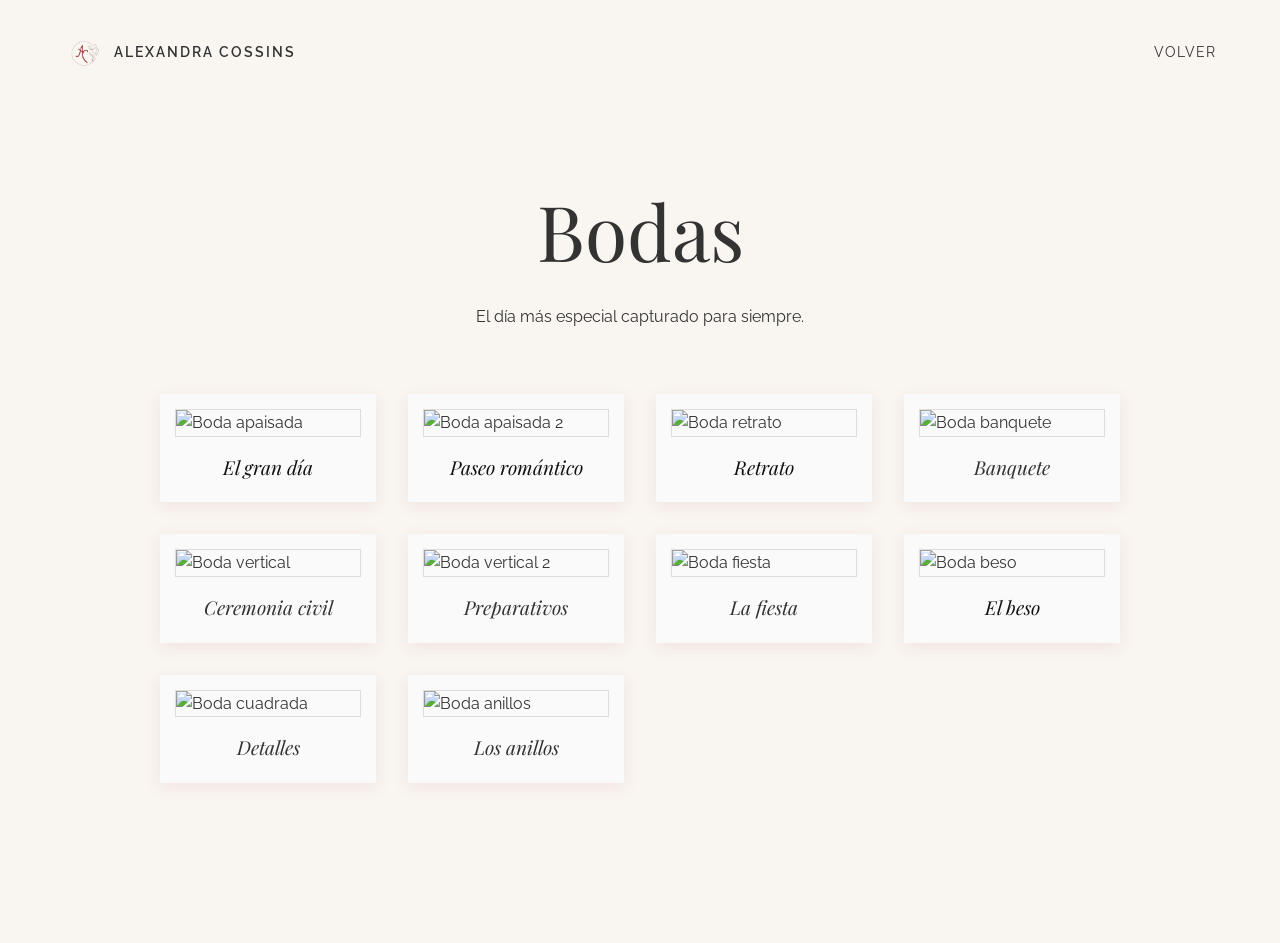
==== bodas.html @ 73d34edc "First commit via Git" ====
<!DOCTYPE html>
<html lang="es">
<head>
    <meta charset="UTF-8">
    <meta name="viewport" content="width=device-width, initial-scale=1.0">
    <title>Galería de Bodas | Alexandra Cossins</title>
    <link rel="icon" type="image/png" href="assets/logoNobackground.png">
    <link rel="stylesheet" href="styles/main.css">
    <link href="https://fonts.googleapis.com/css2?family=Raleway:wght@300;400;600&family=Playfair+Display:ital,wght@0,400;0,700;1,400&display=swap" rel="stylesheet">
    <!-- FontAwesome -->
    <link rel="stylesheet" href="https://cdnjs.cloudflare.com/ajax/libs/font-awesome/6.4.0/css/all.min.css">
    <style>
        .gallery-header {
            padding: calc(var(--spacing-xl) + 60px) 5% var(--spacing-lg);
            text-align: center;
        }
        .gallery-grid {
            column-count: 4;
            column-gap: 2rem;
            padding: 0 0 var(--spacing-xl);
            width: 75%;
            max-width: 1800px;
            margin: 0 auto;
        }
        @media (max-width: 1024px) {
            .gallery-grid {
                column-count: 2;
            }
        }
        @media (max-width: 768px) {
            .gallery-grid {
                column-count: 1;
            }
        }
        
        .gallery-item {
            display: inline-block;
            width: 100%;
            margin-bottom: 2rem;
            position: relative;
            background-color: #fafafa;
            padding: 15px;
            padding-bottom: 20px;
            box-shadow: 0 4px 15px rgba(181, 90, 97, 0.1); /* Sombra muy suave tintada de rosa */
            transition: transform var(--transition-slow), box-shadow var(--transition-slow), filter var(--transition-slow);
            break-inside: avoid; /* Previene que se corte la tarjeta entre columnas */
        }
        .gallery-item img {
            width: 100%;
            height: auto;
            display: block;
            border: 1px solid #ddd;
        }
        /* Entrada en cascada independiente del hover */
        .gallery-item.reveal-up {
            opacity: 0;
            translate: 0 50px;
            animation: revealUpAnim 1s cubic-bezier(0.16, 1, 0.3, 1) forwards;
            animation-delay: var(--delay, 0s);
        }
        @keyframes revealUpAnim {
            to {
                opacity: 1;
                translate: 0 0;
            }
        }

        /* Efecto de Foco y Desenfoque */
        .gallery-grid:has(.gallery-item:hover) .gallery-item:not(:hover) {
            filter: blur(6px) brightness(0.5);
            transform: scale(0.95);
        }

        .gallery-item:hover {
            transform: scale(1.4) translateY(-10px);
            z-index: 100;
            box-shadow: 0 15px 40px rgba(181, 90, 97, 0.25);
        }
        .polaroid-caption {
            text-align: center;
            font-family: 'Playfair Display', serif;
            font-size: 1.2rem;
            color: #333;
            margin-top: 15px;
            font-style: italic;
        }
        .polaroid-caption a {
            color: #111;
            text-decoration: none;
            transition: color 0.3s;
        }
        .polaroid-caption a:hover {
            color: #666;
            text-decoration: underline;
        }
    </style>
</head>
<body>
    <header class="navbar scrolled">
        <div class="logo">
            <a href="index.html" style="display:flex; align-items:center; gap:10px;">
                <img src="assets/logoNobackground.png" alt="Alexandra Cossins Logo">
                <span>Alexandra Cossins</span>
            </a>
        </div>
        <nav>
            <ul>
                <li><a href="index.html#portfolio" class="nav-link">Volver</a></li>
            </ul>
        </nav>
    </header>

    <main>
        <section class="gallery-header reveal-up active">
            <h1 class="title-serif">Bodas</h1>
            <p>El día más especial capturado para siempre.</p>
        </section>

        <section class="gallery-grid">
            <div class="gallery-item reveal-up active" style="--delay: 0.0s;">
                <img src="https://images.unsplash.com/photo-1519741497674-611481863552?auto=format&fit=crop&w=800&q=80" alt="Boda apaisada">
                <div class="polaroid-caption"><a href="#">El gran día</a></div>
            </div>
            <div class="gallery-item reveal-up active" style="--delay: 0.1s;">
                <img src="https://images.unsplash.com/photo-1511285560929-80b456fea0bc?auto=format&fit=crop&w=600&h=800&q=80" alt="Boda vertical">
                <div class="polaroid-caption">Ceremonia civil</div>
            </div>
            <div class="gallery-item reveal-up active" style="--delay: 0.2s;">
                <img src="https://images.unsplash.com/photo-1532712938310-34cb3982ef74?auto=format&fit=crop&w=600&h=600&q=80" alt="Boda cuadrada">
                <div class="polaroid-caption">Detalles</div>
            </div>
            <div class="gallery-item reveal-up active" style="--delay: 0.3s;">
                <img src="https://images.unsplash.com/photo-1520854221256-17451cc331bf?auto=format&fit=crop&w=900&h=600&q=80" alt="Boda apaisada 2">
                <div class="polaroid-caption"><a href="#">Paseo romántico</a></div>
            </div>
            <div class="gallery-item reveal-up active" style="--delay: 0.4s;">
                <img src="https://images.unsplash.com/photo-1543165365-07232ed12fad?auto=format&fit=crop&w=600&h=800&q=80" alt="Boda vertical 2">
                <div class="polaroid-caption">Preparativos</div>
            </div>
            <div class="gallery-item reveal-up active" style="--delay: 0.5s;">
                <img src="https://images.unsplash.com/photo-1606800052052-a08af7148866?auto=format&fit=crop&w=800&q=80" alt="Boda anillos">
                <div class="polaroid-caption">Los anillos</div>
            </div>
            <div class="gallery-item reveal-up active" style="--delay: 0.6s;">
                <img src="https://images.unsplash.com/photo-1537368910025-700350fe46c7?auto=format&fit=crop&w=600&h=900&q=80" alt="Boda retrato">
                <div class="polaroid-caption"><a href="#">Retrato</a></div>
            </div>
            <div class="gallery-item reveal-up active" style="--delay: 0.7s;">
                <img src="https://images.unsplash.com/photo-1469334031218-e382a71b716b?auto=format&fit=crop&w=800&q=80" alt="Boda fiesta">
                <div class="polaroid-caption">La fiesta</div>
            </div>
            <div class="gallery-item reveal-up active" style="--delay: 0.8s;">
                <img src="https://images.unsplash.com/photo-1515934751635-c81c6bc9a2d8?auto=format&fit=crop&w=600&h=600&q=80" alt="Boda banquete">
                <div class="polaroid-caption">Banquete</div>
            </div>
            <div class="gallery-item reveal-up active" style="--delay: 0.9s;">
                <img src="https://images.unsplash.com/photo-1523438885200-e635ba2c371e?auto=format&fit=crop&w=600&h=800&q=80" alt="Boda beso">
                <div class="polaroid-caption"><a href="#">El beso</a></div>
            </div>
        </section>
    </main>
    <script src="js/app.js"></script>
</body>
</html>
---- styles/main.css ----
:root {
    --bg-color: #F9F5F0; /* Crema suave */
    --surface-color: #FFFFFF;
    --text-primary: #333333; /* Gris muy oscuro para legibilidad */
    --text-secondary: #B55A61; /* Rosa terracota de la marca */
    --accent-color: #B55A61;
    --accent-hover: #D98A8E; /* Rosa empolvado */
    
    --font-sans: 'Raleway', sans-serif;
    --font-serif: 'Playfair Display', serif; /* Alternativa a Salted Monthoers */
    
    --spacing-sm: 1rem;
    --spacing-md: 2rem;
    --spacing-lg: 4rem;
    --spacing-xl: 8rem;

    --transition-slow: 0.8s cubic-bezier(0.16, 1, 0.3, 1);
    --transition-fast: 0.3s ease;
}

* {
    margin: 0;
    padding: 0;
    box-sizing: border-box;
}

html {
    scroll-behavior: smooth;
}

body {
    background-color: var(--bg-color);
    color: var(--text-primary);
    font-family: var(--font-sans);
    line-height: 1.6;
    overflow-x: hidden;
}

/* Loader */
.loader {
    position: fixed;
    top: 0; left: 0; width: 100%; height: 100vh;
    background-color: var(--bg-color);
    display: flex;
    justify-content: center;
    align-items: center;
    z-index: 9999;
    transition: opacity var(--transition-slow);
}
.loader.hide {
    opacity: 0;
    pointer-events: none;
}
.loader-logo {
    max-width: 500px;
    width: 90%;
    height: auto;
    animation: pulse 2s infinite ease-in-out;
}
@keyframes pulse {
    0% { transform: scale(0.9); opacity: 0.7; }
    50% { transform: scale(1.1); opacity: 1; }
    100% { transform: scale(0.9); opacity: 0.7; }
}

/* Typography */
h1, h2, h3, .title-serif {
    font-family: var(--font-serif);
    font-weight: 400;
}
h1 {
    font-size: clamp(3rem, 6vw, 5rem);
    line-height: 1.1;
    margin-bottom: var(--spacing-md);
}
h2 {
    font-size: clamp(2rem, 4vw, 3rem);
    margin-bottom: var(--spacing-sm);
}
em {
    font-style: italic;
    color: var(--accent-color);
}
a {
    color: inherit;
    text-decoration: none;
}

/* Navbar */
.navbar {
    position: fixed;
    top: 0; width: 100%;
    padding: var(--spacing-md) 5%;
    display: flex;
    justify-content: space-between;
    align-items: center;
    z-index: 1000;
    transition: background-color var(--transition-fast), padding var(--transition-fast);
}
.navbar.scrolled {
    background-color: rgba(249, 245, 240, 0.95);
    backdrop-filter: blur(10px);
    padding: var(--spacing-sm) 5%;
    border-bottom: 1px solid rgba(181, 90, 97, 0.15);
}
.logo {
    display: flex;
    align-items: center;
    gap: 10px;
    font-weight: 600;
    letter-spacing: 2px;
    text-transform: uppercase;
    font-size: 0.9rem;
}
.logo img {
    width: 40px;
    height: 40px;
    border-radius: 50%;
    object-fit: cover;
}
nav ul {
    list-style: none;
    display: flex;
    gap: var(--spacing-md);
}
.nav-link {
    font-size: 0.9rem;
    text-transform: uppercase;
    letter-spacing: 1px;
    position: relative;
    transition: color var(--transition-fast);
}
.nav-link::after {
    content: '';
    position: absolute;
    bottom: -5px; left: 0; width: 0%; height: 1px;
    background-color: var(--accent-color);
    transition: width var(--transition-fast);
}
.nav-link:hover {
    color: var(--accent-color);
}
.nav-link:hover::after {
    width: 100%;
}

/* Buttons */
.btn-primary {
    display: inline-block;
    padding: 1rem 2.5rem;
    background-color: transparent;
    color: var(--text-primary);
    border: 1px solid var(--accent-color);
    text-transform: uppercase;
    letter-spacing: 2px;
    font-size: 0.8rem;
    position: relative;
    overflow: hidden;
    transition: color var(--transition-fast);
    cursor: pointer;
}
.btn-primary::before {
    content: '';
    position: absolute;
    top: 0; left: -100%; width: 100%; height: 100%;
    background-color: var(--accent-color);
    transition: left var(--transition-slow);
    z-index: -1;
}
.btn-primary:hover {
    color: var(--bg-color);
}
.btn-primary:hover::before {
    left: 0;
}

/* Hero Section */
.hero {
    height: 100vh;
    display: flex;
    align-items: center;
    padding: 0 5%;
    position: relative;
    overflow: hidden;
}
.hero-bg {
    position: absolute;
    top: 0; left: 0; width: 100%; height: 100%;
    background-image: url('../assets/IMG_54391.png');
    background-size: cover;
    background-position: center;
    opacity: 0.4;
    z-index: -1;
    transform: scale(1.1);
    animation: zoomOut 20s infinite alternate linear;
}
@keyframes zoomOut {
    0% { transform: scale(1.1); }
    100% { transform: scale(1.2); }
}
.hero-content {
    max-width: 800px;
    z-index: 1;
}
.hero-content p {
    font-size: 1.2rem;
    color: var(--text-secondary);
    margin-bottom: var(--spacing-lg);
    max-width: 500px;
}

/* Carousel Section */
.categories-section {
    padding: var(--spacing-xl) 0;
    overflow: hidden;
}
.section-header {
    text-align: center;
    margin-bottom: var(--spacing-lg);
    padding: 0 5%;
}
.carousel-container {
    width: 100%;
    padding: 0 5%;
    cursor: grab;
}
.carousel-container:active {
    cursor: grabbing;
}
.carousel-track {
    display: flex;
    gap: var(--spacing-md);
    overflow-x: auto;
    scroll-snap-type: x mandatory;
    scrollbar-width: none; /* Firefox */
    padding-bottom: 2rem;
}

@media (min-width: 1025px) {
    .carousel-track {
        justify-content: center;
    }
}

.carousel-track::-webkit-scrollbar {
    display: none; /* Chrome/Safari */
}
.category-card {
    flex: 0 0 80vw;
    max-width: 400px;
    scroll-snap-align: center;
    position: relative;
    cursor: pointer;
}
.card-img-wrapper {
    position: relative;
    width: 100%;
    height: 60vh;
}
.cube-swiper {
    width: 100%;
    height: 100%;
    position: absolute;
    top: 0;
    left: 0;
    border-radius: 8px;
    /* Eliminar overflow:hidden del contenedor padre de Swiper */
}
.cube-swiper .swiper-slide {
    width: 100%;
    height: 100%;
}
.card-bg {
    width: 100%;
    height: 100%;
    background-size: cover;
    background-position: center;
    transition: transform 1.2s cubic-bezier(0.16, 1, 0.3, 1);
}
.card-overlay {
    position: absolute;
    top: 0; left: 0; width: 100%; height: 100%;
    /* Degradado cálido oscuro para que resalte el texto */
    background: linear-gradient(to top, rgba(30,15,15,0.9) 0%, rgba(30,15,15,0.4) 40%, rgba(0,0,0,0) 100%);
    transition: background-color var(--transition-fast);
    pointer-events: none;
    z-index: 5;
}
.category-card:hover .card-bg {
    transform: scale(1.05);
}
.category-card:hover .card-overlay {
    /* En hover, oscurecemos un poco la foto entera para resaltar más el texto que aparece */
    background-color: rgba(0,0,0,0.3);
}
.card-content {
    position: absolute;
    bottom: 2rem;
    left: 2rem;
    right: 2rem;
    z-index: 10;
}
.card-content h3 {
    font-size: 2rem;
    margin-bottom: 0.5rem;
    color: #F9F5F0; /* Fuerza color claro sobre la foto oscura */
}
.card-content p {
    color: #F1C5C5; /* Rosa claro en lugar de texto secundario general */
    margin-bottom: 1rem;
    transform: translateY(10px);
    opacity: 0;
    transition: all var(--transition-fast);
}
.view-btn {
    display: flex;
    align-items: center;
    gap: 10px;
    font-size: 0.85rem;
    text-transform: uppercase;
    letter-spacing: 1px;
    color: var(--accent-color);
}
.view-btn .arrow {
    transition: transform var(--transition-fast);
}
.category-card:hover .card-content p {
    transform: translateY(0);
    opacity: 1;
}
.category-card:hover .view-btn .arrow {
    transform: translateX(10px);
}

/* About Section */
.about-section {
    padding: var(--spacing-xl) 5%;
    background-color: var(--surface-color);
}
.about-container {
    display: grid;
    grid-template-columns: 1fr 1fr;
    gap: var(--spacing-lg);
    align-items: flex-start;
    max-width: 1200px;
    margin: 0 auto;
}
.about-image-wrapper {
    position: relative;
}
.about-img {
    width: 100%;
    height: auto;
    border-radius: 4px;
    filter: grayscale(20%);
    transition: filter var(--transition-fast);
}
.about-img:hover {
    filter: grayscale(0%);
}
.image-accent {
    position: absolute;
    bottom: -20px;
    right: -20px;
    width: 60%;
    height: 60%;
    border: 1px solid var(--accent-color);
    z-index: -1;
}
.about-text p {
    color: var(--text-secondary);
    margin-bottom: 1.5rem;
    font-size: 1.1rem;
}
.about-text h2 {
    margin-top: 0;
}
.signature {
    display: block;
    max-width: 350px;
    width: 100%;
    margin: -1.5rem auto 0 auto;
    opacity: 1;
}

/* Footer */
footer {
    padding: var(--spacing-xl) 5%;
    text-align: center;
    background-color: var(--bg-color);
}
footer h2 {
    margin-bottom: 1rem;
}
footer p {
    color: var(--text-secondary);
    margin-bottom: var(--spacing-md);
}
.social-links {
    margin: var(--spacing-md) 0;
    display: flex;
    justify-content: center;
    gap: 2rem;
}
.social-link {
    font-size: 4rem;
    color: var(--accent-color);
    transition: color var(--transition-fast), transform var(--transition-fast);
}
.social-link:hover {
    color: var(--text-primary);
    transform: scale(1.1);
}
.social-link:hover {
    color: var(--accent-color);
}
.copyright {
    font-size: 0.8rem;
    opacity: 0.5;
}

/* Scroll Animations */
.reveal-up {
    opacity: 0;
    transform: translateY(50px);
    transition: all 1s cubic-bezier(0.16, 1, 0.3, 1);
}
.reveal-up.active {
    opacity: 1;
    transform: translateY(0);
}

.reveal-left {
    opacity: 0;
    transform: translateX(50px);
    transition: all 1s cubic-bezier(0.16, 1, 0.3, 1);
}
.reveal-left.active {
    opacity: 1;
    transform: translateX(0);
}

.reveal-right {
    opacity: 0;
    transform: translateX(-50px);
    transition: all 1s cubic-bezier(0.16, 1, 0.3, 1);
}
.reveal-right.active {
    opacity: 1;
    transform: translateX(0);
}

.reveal-text {
    opacity: 0;
    transform: translateY(20px);
    transition: all 1.5s cubic-bezier(0.16, 1, 0.3, 1);
}
.reveal-text.active {
    opacity: 1;
    transform: translateY(0);
}

/* Responsive */
@media (max-width: 1024px) {
    /* Tablet */
    .about-container {
        gap: var(--spacing-md);
    }
    .hero-content h1 {
        font-size: 4rem;
    }
    .category-card {
        flex: 0 0 60vw;
    }
}

@media (max-width: 768px) {
    /* Mobile Landscape & Small Tablets */
    .about-container {
        grid-template-columns: 1fr;
    }
    .about-image-wrapper {
        order: 2;
    }
    .about-text {
        order: 1;
        text-align: center;
    }
    .about-text .signature {
        margin: var(--spacing-md) auto 0;
    }
    .navbar {
        flex-direction: column;
        gap: 1rem;
        padding: 1rem;
    }
    nav ul {
        flex-wrap: wrap;
        justify-content: center;
        gap: 1rem;
    }
    .category-card {
        flex: 0 0 85vw;
    }
    .card-img-wrapper {
        height: 50vh;
    }
}

@media (max-width: 480px) {
    /* Mobile Portrait */
    .hero-content h1 {
        font-size: 3rem;
    }
    .hero-content p {
        font-size: 1rem;
    }
    .btn-primary {
        padding: 0.8rem 1.5rem;
        font-size: 0.75rem;
    }
    .category-card {
        flex: 0 0 90vw;
    }
    .card-img-wrapper {
        height: 45vh;
    }
    .card-content h3 {
        font-size: 1.5rem;
    }
    .footer-content h2 {
        font-size: 2rem;
    }
    .social-links {
        flex-direction: column;
        gap: 1rem;
    }
}

/* Lightbox */
.lightbox {
    position: fixed;
    top: 0;
    left: 0;
    width: 100vw;
    height: 100vh;
    background-color: rgba(249, 245, 240, 0.95);
    backdrop-filter: blur(5px);
    z-index: 2000;
    display: flex;
    justify-content: center;
    align-items: center;
    opacity: 0;
    pointer-events: none;
    transition: opacity var(--transition-fast);
}
.lightbox.active {
    opacity: 1;
    pointer-events: auto;
    cursor: zoom-out;
}
.lightbox-close {
    position: absolute;
    top: 30px;
    right: 40px;
    font-size: 2.5rem;
    color: var(--text-primary);
    cursor: pointer;
    z-index: 2010;
    transition: color var(--transition-fast), transform var(--transition-fast);
}
.lightbox-close:hover {
    color: var(--accent-color);
    transform: scale(1.1);
}
.lightbox-content {
    background-color: #fafafa;
    padding: 20px;
    padding-bottom: 25px;
    box-shadow: 0 15px 50px rgba(0,0,0,0.15);
    max-width: 90vw;
    max-height: 90vh;
    display: flex;
    flex-direction: column;
    align-items: center;
    transform: scale(0.95);
    transition: transform var(--transition-fast);
    cursor: default;
}
.lightbox.active .lightbox-content {
    transform: scale(1);
}
.lightbox-content img {
    max-width: 100%;
    max-height: calc(90vh - 80px);
    object-fit: contain;
    border: 1px solid #ddd;
}
.lightbox-content .polaroid-caption {
    margin-top: 15px;
    font-family: var(--font-serif);
    font-size: 1.5rem;
    color: #333;
    font-style: italic;
    text-align: center;
}
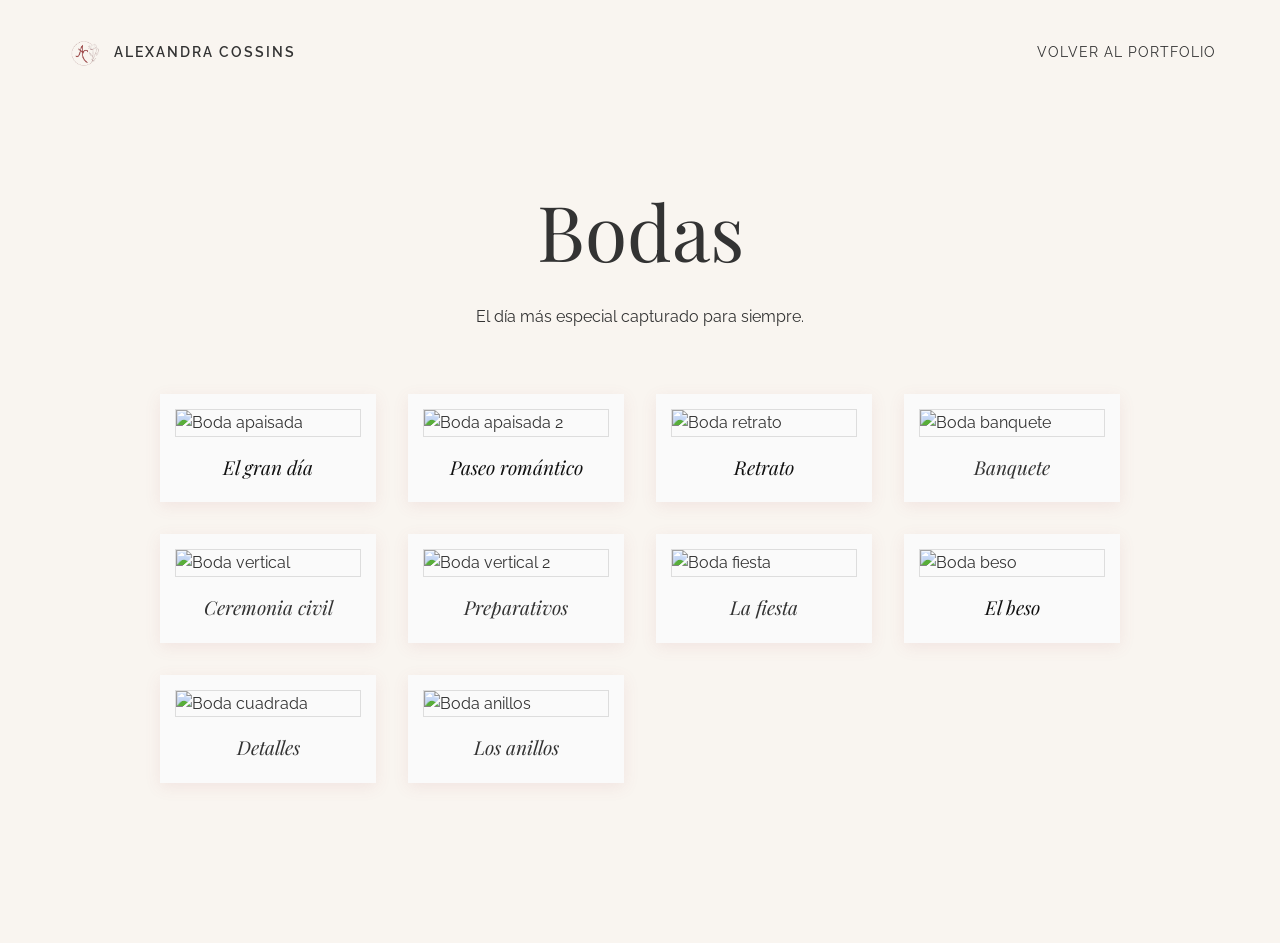
==== commit 37efebe4: "Crear nueva pagina portfolio.html con escena de mesa y polaroids interactivas" ====
--- a/bodas.html
+++ b/bodas.html
@@ -105,7 +105,7 @@
         </div>
         <nav>
             <ul>
-                <li><a href="index.html#portfolio" class="nav-link">Volver</a></li>
+                <li><a href="portfolio.html" class="nav-link">Volver al Portfolio</a></li>
             </ul>
         </nav>
     </header>
--- a/styles/main.css
+++ b/styles/main.css
@@ -26,6 +26,9 @@
 
 html {
     scroll-behavior: smooth;
+    overflow-x: hidden;
+    max-width: 100%;
+    background-color: var(--bg-color);
 }
 
 body {
@@ -34,6 +37,7 @@
     font-family: var(--font-sans);
     line-height: 1.6;
     overflow-x: hidden;
+    max-width: 100%;
 }
 
 /* Loader */
@@ -89,7 +93,10 @@
 /* Navbar */
 .navbar {
     position: fixed;
-    top: 0; width: 100%;
+    top: 0;
+    left: 0;
+    width: 100%;
+    max-width: 100%;
     padding: var(--spacing-md) 5%;
     display: flex;
     justify-content: space-between;
@@ -190,7 +197,7 @@
     background-size: cover;
     background-position: center;
     opacity: 0.4;
-    z-index: -1;
+    z-index: 0;
     transform: scale(1.1);
     animation: zoomOut 20s infinite alternate linear;
 }
@@ -199,8 +206,9 @@
     100% { transform: scale(1.2); }
 }
 .hero-content {
+    position: relative;
     max-width: 800px;
-    z-index: 1;
+    z-index: 2;
 }
 .hero-content p {
     font-size: 1.2rem;
@@ -336,6 +344,7 @@
 .about-section {
     padding: var(--spacing-xl) 5%;
     background-color: var(--surface-color);
+    overflow: hidden;
 }
 .about-container {
     display: grid;
@@ -388,6 +397,7 @@
     padding: var(--spacing-xl) 5%;
     text-align: center;
     background-color: var(--bg-color);
+    overflow: hidden;
 }
 footer h2 {
     margin-bottom: 1rem;
@@ -480,10 +490,12 @@
         grid-template-columns: 1fr;
     }
     .about-image-wrapper {
-        order: 2;
+        margin: 0 auto 2rem auto;
+        max-width: 90%; /* Dejar espacio para el marco rojo */
+        display: flex;
+        justify-content: center;
     }
     .about-text {
-        order: 1;
         text-align: center;
     }
     .about-text .signature {
@@ -499,11 +511,26 @@
         justify-content: center;
         gap: 1rem;
     }
+    .carousel-track {
+        flex-direction: column;
+        align-items: center;
+        overflow-x: visible;
+        gap: 3rem;
+    }
     .category-card {
-        flex: 0 0 85vw;
+        flex: auto;
+        width: 100%;
+        max-width: 90vw;
     }
     .card-img-wrapper {
         height: 50vh;
+    }
+    /* Switch horizontal scroll-reveals to vertical on mobile to prevent overflow-x bleed */
+    .reveal-left, .reveal-right {
+        transform: translateY(30px);
+    }
+    .reveal-left.active, .reveal-right.active {
+        transform: translateY(0);
     }
 }
 
@@ -520,7 +547,7 @@
         font-size: 0.75rem;
     }
     .category-card {
-        flex: 0 0 90vw;
+        max-width: 95vw;
     }
     .card-img-wrapper {
         height: 45vh;
@@ -532,8 +559,12 @@
         font-size: 2rem;
     }
     .social-links {
-        flex-direction: column;
-        gap: 1rem;
+        flex-direction: row;
+        justify-content: center;
+        gap: 1.5rem;
+    }
+    .social-link {
+        font-size: 3rem;
     }
 }
 
@@ -604,3 +635,208 @@
     font-style: italic;
     text-align: center;
 }
+
+/* Portfolio Desk Experience */
+.portfolio-header {
+    padding: calc(var(--spacing-xl) + 40px) 5% var(--spacing-md);
+    text-align: center;
+    background-color: var(--bg-color);
+}
+.portfolio-header h1 {
+    margin-bottom: 0.5rem;
+}
+.portfolio-header p {
+    color: var(--text-secondary);
+    font-size: 1.15rem;
+    max-width: 600px;
+    margin: 0 auto;
+}
+
+.portfolio-desk-section {
+    position: relative;
+    width: 100%;
+    min-height: 80vh;
+    display: flex;
+    align-items: center;
+    justify-content: center;
+    background-image: url('../assets/portfolio-desk-bg.jpg');
+    background-size: cover;
+    background-position: center;
+    background-repeat: no-repeat;
+    padding: 4rem 5%;
+    overflow: hidden;
+    box-shadow: inset 0 10px 25px rgba(0,0,0,0.06), inset 0 -10px 25px rgba(0,0,0,0.06);
+}
+
+.portfolio-desk-overlay {
+    position: absolute;
+    top: 0; left: 0; width: 100%; height: 100%;
+    background: radial-gradient(circle at center, rgba(249, 245, 240, 0.12) 0%, rgba(30, 20, 15, 0.22) 100%);
+    pointer-events: none;
+}
+
+.polaroids-table-container {
+    position: relative;
+    z-index: 5;
+    display: flex;
+    justify-content: center;
+    align-items: center;
+    gap: 3.5rem;
+    flex-wrap: wrap;
+    max-width: 1300px;
+    width: 100%;
+    margin: 0 auto;
+}
+
+.desk-polaroid {
+    background-color: #ffffff;
+    padding: 18px 18px 24px 18px;
+    width: 300px;
+    border-radius: 2px;
+    box-shadow: 0 12px 32px rgba(45, 25, 20, 0.28), 0 3px 8px rgba(0,0,0,0.1);
+    text-decoration: none;
+    display: flex;
+    flex-direction: column;
+    align-items: center;
+    transition: transform 0.45s cubic-bezier(0.16, 1, 0.3, 1), box-shadow 0.45s ease;
+    cursor: pointer;
+    position: relative;
+}
+
+/* Washi tape effect on top of polaroids */
+.desk-polaroid::before {
+    content: '';
+    position: absolute;
+    top: -12px;
+    width: 70px;
+    height: 24px;
+    background: rgba(230, 220, 205, 0.7);
+    box-shadow: 0 1px 3px rgba(0,0,0,0.1);
+    transform: rotate(-2deg);
+    border-left: 2px dashed rgba(180, 160, 140, 0.3);
+    border-right: 2px dashed rgba(180, 160, 140, 0.3);
+    z-index: 10;
+    pointer-events: none;
+}
+
+.polaroid-tilt-1 {
+    transform: rotate(-3.5deg);
+}
+.polaroid-tilt-1::before {
+    transform: rotate(-4deg);
+}
+
+.polaroid-tilt-2 {
+    transform: rotate(1.8deg) translateY(-10px);
+}
+.polaroid-tilt-2::before {
+    transform: rotate(3deg);
+}
+
+.polaroid-tilt-3 {
+    transform: rotate(4deg);
+}
+.polaroid-tilt-3::before {
+    transform: rotate(-1deg);
+}
+
+.desk-polaroid:hover {
+    transform: rotate(0deg) translateY(-18px) scale(1.04);
+    box-shadow: 0 28px 60px rgba(40, 15, 10, 0.4), 0 6px 16px rgba(0,0,0,0.15);
+    z-index: 20;
+}
+
+.desk-polaroid-img-wrapper {
+    width: 100%;
+    aspect-ratio: 1 / 1;
+    overflow: hidden;
+    background-color: #eee;
+    margin-bottom: 16px;
+    box-shadow: inset 0 0 10px rgba(0,0,0,0.08);
+}
+
+.desk-polaroid-img-wrapper img {
+    width: 100%;
+    height: 100%;
+    object-fit: cover;
+    display: block;
+    transition: transform 0.6s cubic-bezier(0.16, 1, 0.3, 1), filter 0.6s ease;
+}
+
+.desk-polaroid:hover .desk-polaroid-img-wrapper img {
+    transform: scale(1.07);
+}
+
+.desk-polaroid-caption {
+    width: 100%;
+    text-align: center;
+}
+
+.desk-polaroid-caption h2 {
+    font-family: var(--font-serif);
+    font-size: 1.8rem;
+    color: #2b2b2b;
+    margin-bottom: 4px;
+    font-weight: 400;
+}
+
+.desk-polaroid-caption p {
+    font-family: var(--font-sans);
+    font-size: 0.85rem;
+    color: var(--accent-color);
+    letter-spacing: 1.5px;
+    text-transform: uppercase;
+    font-weight: 600;
+    margin-bottom: 8px;
+}
+
+.desk-polaroid-btn {
+    display: inline-flex;
+    align-items: center;
+    gap: 8px;
+    font-size: 0.8rem;
+    color: var(--text-primary);
+    text-transform: uppercase;
+    letter-spacing: 1px;
+    opacity: 0.7;
+    transition: opacity 0.3s ease, color 0.3s ease, transform 0.3s ease;
+}
+
+.desk-polaroid:hover .desk-polaroid-btn {
+    opacity: 1;
+    color: var(--accent-color);
+    transform: translateX(4px);
+}
+
+@media (max-width: 900px) {
+    .polaroids-table-container {
+        gap: 2.5rem;
+    }
+    .desk-polaroid {
+        width: 270px;
+    }
+}
+
+@media (max-width: 768px) {
+    .portfolio-header {
+        padding-top: calc(var(--spacing-xl) + 20px);
+    }
+    .portfolio-desk-section {
+        min-height: auto;
+        padding: 3.5rem 5%;
+        background-position: top right;
+    }
+    .polaroids-table-container {
+        flex-direction: column;
+        align-items: center;
+        gap: 2.8rem;
+    }
+    .desk-polaroid {
+        width: 100%;
+        max-width: 310px;
+    }
+    .polaroid-tilt-1 { transform: rotate(-1.5deg); }
+    .polaroid-tilt-2 { transform: rotate(1.5deg); }
+    .polaroid-tilt-3 { transform: rotate(-1deg); }
+}
+
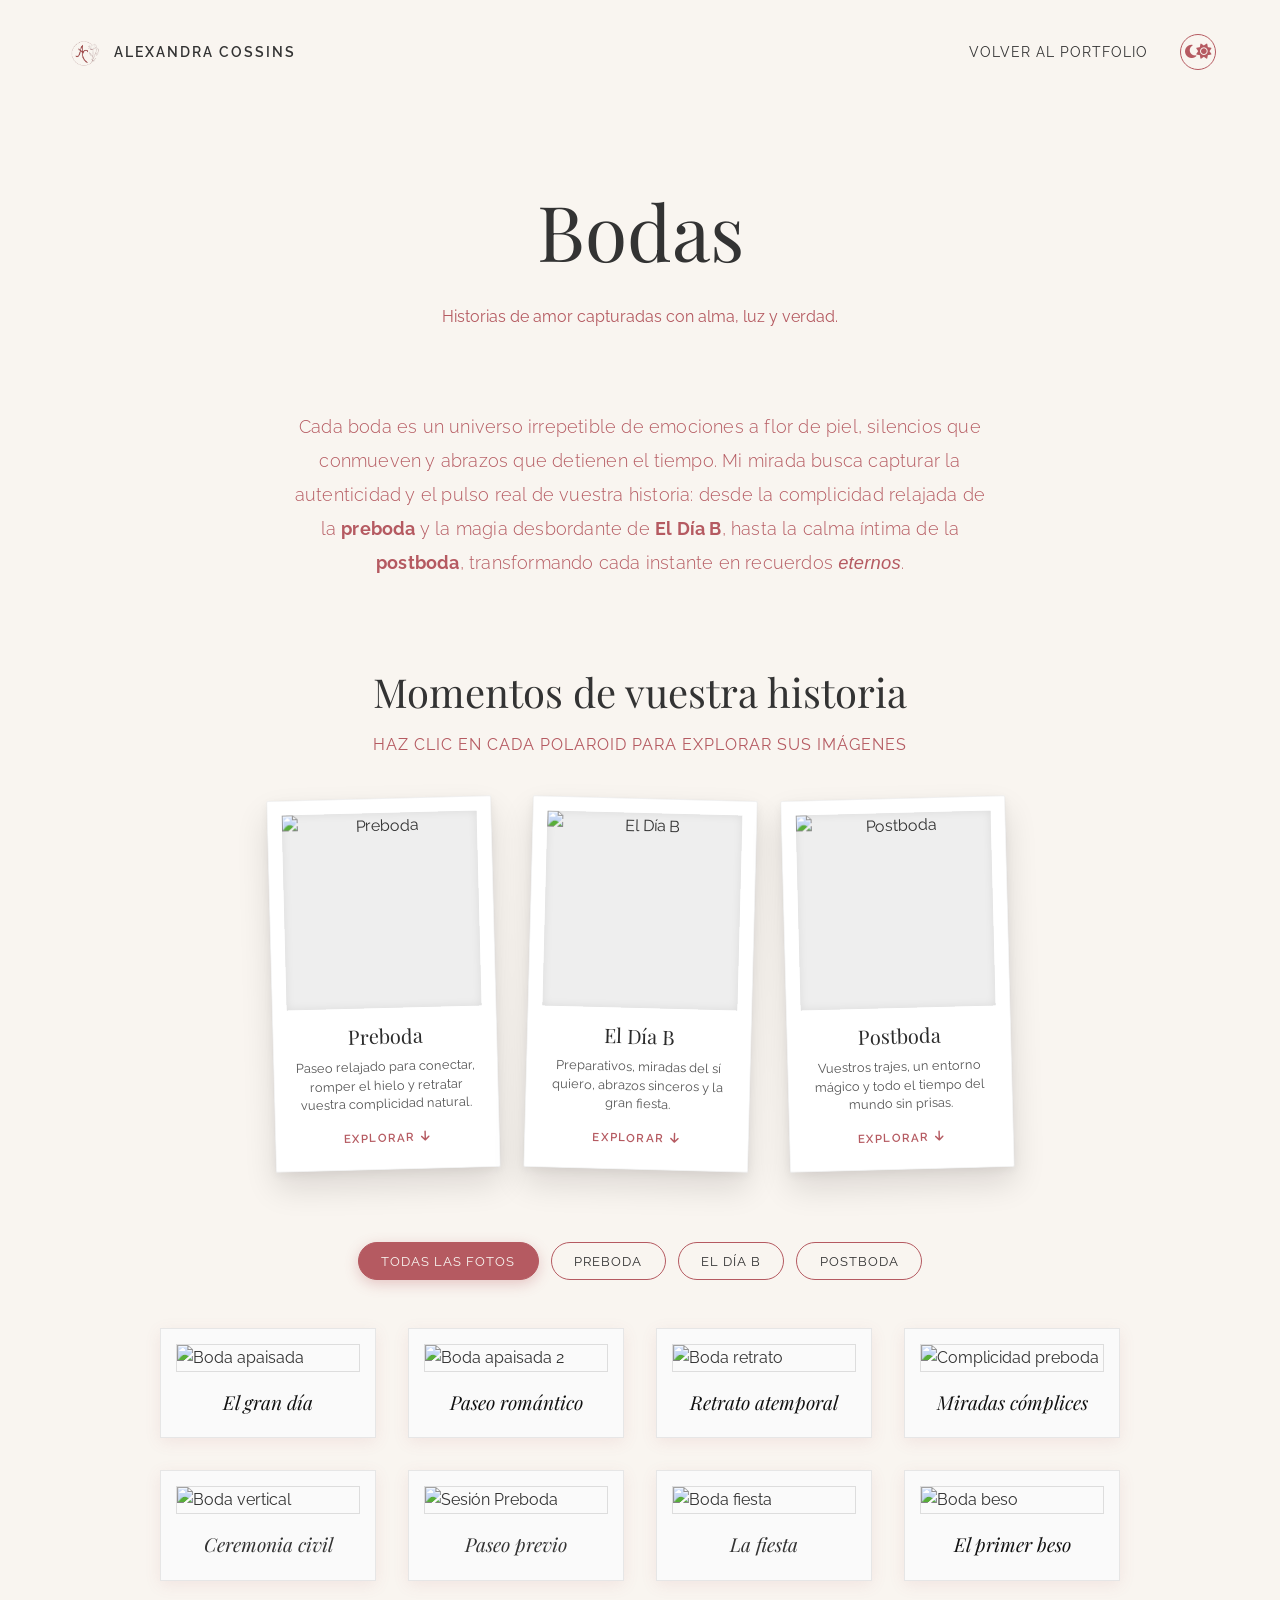
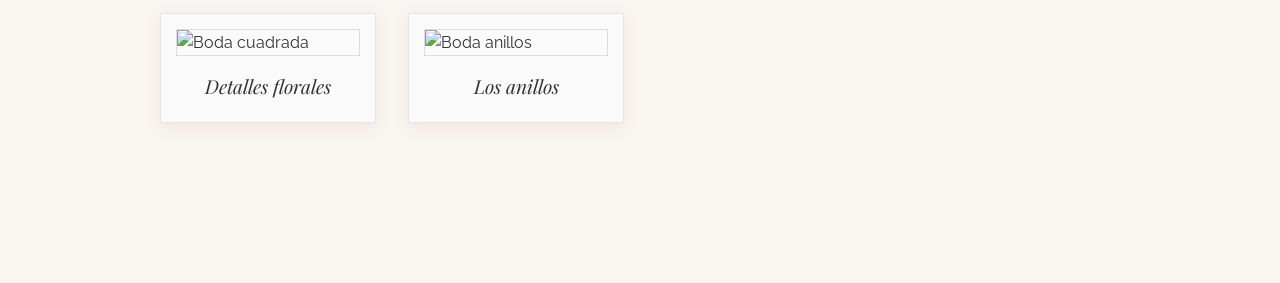
==== commit fa036336: "modo oscuro y nuevas galerias" ====
--- a/bodas.html
+++ b/bodas.html
@@ -9,91 +9,14 @@
     <link href="https://fonts.googleapis.com/css2?family=Raleway:wght@300;400;600&family=Playfair+Display:ital,wght@0,400;0,700;1,400&display=swap" rel="stylesheet">
     <!-- FontAwesome -->
     <link rel="stylesheet" href="https://cdnjs.cloudflare.com/ajax/libs/font-awesome/6.4.0/css/all.min.css">
-    <style>
-        .gallery-header {
-            padding: calc(var(--spacing-xl) + 60px) 5% var(--spacing-lg);
-            text-align: center;
-        }
-        .gallery-grid {
-            column-count: 4;
-            column-gap: 2rem;
-            padding: 0 0 var(--spacing-xl);
-            width: 75%;
-            max-width: 1800px;
-            margin: 0 auto;
-        }
-        @media (max-width: 1024px) {
-            .gallery-grid {
-                column-count: 2;
+    <script>
+        (function() {
+            var saved = localStorage.getItem('theme');
+            if (saved) {
+                document.documentElement.setAttribute('data-theme', saved);
             }
-        }
-        @media (max-width: 768px) {
-            .gallery-grid {
-                column-count: 1;
-            }
-        }
-        
-        .gallery-item {
-            display: inline-block;
-            width: 100%;
-            margin-bottom: 2rem;
-            position: relative;
-            background-color: #fafafa;
-            padding: 15px;
-            padding-bottom: 20px;
-            box-shadow: 0 4px 15px rgba(181, 90, 97, 0.1); /* Sombra muy suave tintada de rosa */
-            transition: transform var(--transition-slow), box-shadow var(--transition-slow), filter var(--transition-slow);
-            break-inside: avoid; /* Previene que se corte la tarjeta entre columnas */
-        }
-        .gallery-item img {
-            width: 100%;
-            height: auto;
-            display: block;
-            border: 1px solid #ddd;
-        }
-        /* Entrada en cascada independiente del hover */
-        .gallery-item.reveal-up {
-            opacity: 0;
-            translate: 0 50px;
-            animation: revealUpAnim 1s cubic-bezier(0.16, 1, 0.3, 1) forwards;
-            animation-delay: var(--delay, 0s);
-        }
-        @keyframes revealUpAnim {
-            to {
-                opacity: 1;
-                translate: 0 0;
-            }
-        }
-
-        /* Efecto de Foco y Desenfoque */
-        .gallery-grid:has(.gallery-item:hover) .gallery-item:not(:hover) {
-            filter: blur(6px) brightness(0.5);
-            transform: scale(0.95);
-        }
-
-        .gallery-item:hover {
-            transform: scale(1.4) translateY(-10px);
-            z-index: 100;
-            box-shadow: 0 15px 40px rgba(181, 90, 97, 0.25);
-        }
-        .polaroid-caption {
-            text-align: center;
-            font-family: 'Playfair Display', serif;
-            font-size: 1.2rem;
-            color: #333;
-            margin-top: 15px;
-            font-style: italic;
-        }
-        .polaroid-caption a {
-            color: #111;
-            text-decoration: none;
-            transition: color 0.3s;
-        }
-        .polaroid-caption a:hover {
-            color: #666;
-            text-decoration: underline;
-        }
-    </style>
+        })();
+    </script>
 </head>
 <body>
     <header class="navbar scrolled">
@@ -106,6 +29,12 @@
         <nav>
             <ul>
                 <li><a href="portfolio.html" class="nav-link">Volver al Portfolio</a></li>
+                <li>
+                    <button id="theme-toggle" class="theme-toggle-btn" aria-label="Cambiar tema" title="Cambiar tema">
+                        <i class="fa-solid fa-moon theme-icon-moon"></i>
+                        <i class="fa-solid fa-sun theme-icon-sun"></i>
+                    </button>
+                </li>
             </ul>
         </nav>
     </header>
@@ -113,49 +42,110 @@
     <main>
         <section class="gallery-header reveal-up active">
             <h1 class="title-serif">Bodas</h1>
-            <p>El día más especial capturado para siempre.</p>
+            <p>Historias de amor capturadas con alma, luz y verdad.</p>
         </section>
 
+        <!-- Texto Narrativo Introductorio -->
+        <div class="gallery-intro-container reveal-up active">
+            <p class="gallery-intro-text">
+                Cada boda es un universo irrepetible de emociones a flor de piel, silencios que conmueven y abrazos que detienen el tiempo. Mi mirada busca capturar la autenticidad y el pulso real de vuestra historia: desde la complicidad relajada de la <strong>preboda</strong> y la magia desbordante de <strong>El Día B</strong>, hasta la calma íntima de la <strong>postboda</strong>, transformando cada instante en recuerdos <em>eternos</em>.
+            </p>
+        </div>
+
+        <!-- Subcategorías como Polaroids -->
+        <section class="subcategories-section reveal-up active">
+            <div class="subcategories-header">
+                <h2 class="subcategories-heading">Momentos de vuestra historia</h2>
+                <p class="subcategories-subheading">Haz clic en cada polaroid para explorar sus imágenes</p>
+            </div>
+            <div class="subcategories-polaroids-container">
+                <!-- Subcat 1: Preboda -->
+                <div class="subcategory-polaroid" data-filter="preboda">
+                    <div class="subcat-polaroid-img-wrapper">
+                        <img src="https://images.unsplash.com/photo-1511200155255-b82bf5f2845c?auto=format&fit=crop&w=600&h=800&q=80" alt="Preboda">
+                    </div>
+                    <div class="subcat-polaroid-caption">
+                        <h3>Preboda</h3>
+                        <p>Paseo relajado para conectar, romper el hielo y retratar vuestra complicidad natural.</p>
+                        <span class="subcat-explore-btn">Explorar <i class="fa-solid fa-arrow-down"></i></span>
+                    </div>
+                </div>
+
+                <!-- Subcat 2: El Día B -->
+                <div class="subcategory-polaroid" data-filter="dia-b">
+                    <div class="subcat-polaroid-img-wrapper">
+                        <img src="https://images.unsplash.com/photo-1519741497674-611481863552?auto=format&fit=crop&w=800&q=80" alt="El Día B">
+                    </div>
+                    <div class="subcat-polaroid-caption">
+                        <h3>El Día B</h3>
+                        <p>Preparativos, miradas del sí quiero, abrazos sinceros y la gran fiesta.</p>
+                        <span class="subcat-explore-btn">Explorar <i class="fa-solid fa-arrow-down"></i></span>
+                    </div>
+                </div>
+
+                <!-- Subcat 3: Postboda -->
+                <div class="subcategory-polaroid" data-filter="postboda">
+                    <div class="subcat-polaroid-img-wrapper">
+                        <img src="https://images.unsplash.com/photo-1520854221256-17451cc331bf?auto=format&fit=crop&w=900&h=600&q=80" alt="Postboda">
+                    </div>
+                    <div class="subcat-polaroid-caption">
+                        <h3>Postboda</h3>
+                        <p>Vuestros trajes, un entorno mágico y todo el tiempo del mundo sin prisas.</p>
+                        <span class="subcat-explore-btn">Explorar <i class="fa-solid fa-arrow-down"></i></span>
+                    </div>
+                </div>
+            </div>
+        </section>
+
+        <!-- Filtros Rápidos -->
+        <div id="gallery-photos" class="gallery-filters reveal-up active">
+            <button class="filter-btn active" data-filter="all">Todas las fotos</button>
+            <button class="filter-btn" data-filter="preboda">Preboda</button>
+            <button class="filter-btn" data-filter="dia-b">El Día B</button>
+            <button class="filter-btn" data-filter="postboda">Postboda</button>
+        </div>
+
+        <!-- Cuadrícula de Fotos Polaroid -->
         <section class="gallery-grid">
-            <div class="gallery-item reveal-up active" style="--delay: 0.0s;">
+            <div class="gallery-item reveal-up active" data-category="dia-b" style="--delay: 0.0s;">
                 <img src="https://images.unsplash.com/photo-1519741497674-611481863552?auto=format&fit=crop&w=800&q=80" alt="Boda apaisada">
                 <div class="polaroid-caption"><a href="#">El gran día</a></div>
             </div>
-            <div class="gallery-item reveal-up active" style="--delay: 0.1s;">
+            <div class="gallery-item reveal-up active" data-category="dia-b" style="--delay: 0.1s;">
                 <img src="https://images.unsplash.com/photo-1511285560929-80b456fea0bc?auto=format&fit=crop&w=600&h=800&q=80" alt="Boda vertical">
                 <div class="polaroid-caption">Ceremonia civil</div>
             </div>
-            <div class="gallery-item reveal-up active" style="--delay: 0.2s;">
+            <div class="gallery-item reveal-up active" data-category="dia-b" style="--delay: 0.2s;">
                 <img src="https://images.unsplash.com/photo-1532712938310-34cb3982ef74?auto=format&fit=crop&w=600&h=600&q=80" alt="Boda cuadrada">
-                <div class="polaroid-caption">Detalles</div>
+                <div class="polaroid-caption">Detalles florales</div>
             </div>
-            <div class="gallery-item reveal-up active" style="--delay: 0.3s;">
+            <div class="gallery-item reveal-up active" data-category="postboda" style="--delay: 0.3s;">
                 <img src="https://images.unsplash.com/photo-1520854221256-17451cc331bf?auto=format&fit=crop&w=900&h=600&q=80" alt="Boda apaisada 2">
                 <div class="polaroid-caption"><a href="#">Paseo romántico</a></div>
             </div>
-            <div class="gallery-item reveal-up active" style="--delay: 0.4s;">
-                <img src="https://images.unsplash.com/photo-1543165365-07232ed12fad?auto=format&fit=crop&w=600&h=800&q=80" alt="Boda vertical 2">
-                <div class="polaroid-caption">Preparativos</div>
+            <div class="gallery-item reveal-up active" data-category="preboda" style="--delay: 0.4s;">
+                <img src="https://images.unsplash.com/photo-1511200155255-b82bf5f2845c?auto=format&fit=crop&w=800&q=80" alt="Sesión Preboda">
+                <div class="polaroid-caption">Paseo previo</div>
             </div>
-            <div class="gallery-item reveal-up active" style="--delay: 0.5s;">
+            <div class="gallery-item reveal-up active" data-category="dia-b" style="--delay: 0.5s;">
                 <img src="https://images.unsplash.com/photo-1606800052052-a08af7148866?auto=format&fit=crop&w=800&q=80" alt="Boda anillos">
                 <div class="polaroid-caption">Los anillos</div>
             </div>
-            <div class="gallery-item reveal-up active" style="--delay: 0.6s;">
+            <div class="gallery-item reveal-up active" data-category="postboda" style="--delay: 0.6s;">
                 <img src="https://images.unsplash.com/photo-1537368910025-700350fe46c7?auto=format&fit=crop&w=600&h=900&q=80" alt="Boda retrato">
-                <div class="polaroid-caption"><a href="#">Retrato</a></div>
+                <div class="polaroid-caption"><a href="#">Retrato atemporal</a></div>
             </div>
-            <div class="gallery-item reveal-up active" style="--delay: 0.7s;">
+            <div class="gallery-item reveal-up active" data-category="dia-b" style="--delay: 0.7s;">
                 <img src="https://images.unsplash.com/photo-1469334031218-e382a71b716b?auto=format&fit=crop&w=800&q=80" alt="Boda fiesta">
                 <div class="polaroid-caption">La fiesta</div>
             </div>
-            <div class="gallery-item reveal-up active" style="--delay: 0.8s;">
-                <img src="https://images.unsplash.com/photo-1515934751635-c81c6bc9a2d8?auto=format&fit=crop&w=600&h=600&q=80" alt="Boda banquete">
-                <div class="polaroid-caption">Banquete</div>
+            <div class="gallery-item reveal-up active" data-category="preboda" style="--delay: 0.8s;">
+                <img src="https://images.unsplash.com/photo-1518049362265-d5b2a6467637?auto=format&fit=crop&w=600&h=800&q=80" alt="Complicidad preboda">
+                <div class="polaroid-caption"><a href="#">Miradas cómplices</a></div>
             </div>
-            <div class="gallery-item reveal-up active" style="--delay: 0.9s;">
+            <div class="gallery-item reveal-up active" data-category="postboda" style="--delay: 0.9s;">
                 <img src="https://images.unsplash.com/photo-1523438885200-e635ba2c371e?auto=format&fit=crop&w=600&h=800&q=80" alt="Boda beso">
-                <div class="polaroid-caption"><a href="#">El beso</a></div>
+                <div class="polaroid-caption"><a href="#">El primer beso</a></div>
             </div>
         </section>
     </main>
--- a/styles/main.css
+++ b/styles/main.css
@@ -1,11 +1,50 @@
 :root {
+    /* Color Scheme */
+    color-scheme: light;
+
+    /* Theme colors */
     --bg-color: #F9F5F0; /* Crema suave */
     --surface-color: #FFFFFF;
+    --surface-elevated: #FAFAFA;
     --text-primary: #333333; /* Gris muy oscuro para legibilidad */
     --text-secondary: #B55A61; /* Rosa terracota de la marca */
+    --text-muted: #777777;
     --accent-color: #B55A61;
     --accent-hover: #D98A8E; /* Rosa empolvado */
     
+    /* Component specific */
+    --navbar-bg-scrolled: rgba(249, 245, 240, 0.95);
+    --navbar-border: rgba(181, 90, 97, 0.15);
+    --card-bg: #FFFFFF;
+    --card-border: rgba(0, 0, 0, 0.06);
+    --card-shadow: 0 16px 32px rgba(20, 10, 5, 0.12), 0 3px 8px rgba(0, 0, 0, 0.05);
+    --card-shadow-hover: 0 28px 48px rgba(20, 10, 5, 0.18), 0 6px 16px rgba(0, 0, 0, 0.08);
+    --card-title-color: #2b2b2b;
+    --card-text-color: var(--text-primary);
+    
+    --gallery-card-bg: #fafafa;
+    --gallery-card-border: rgba(0, 0, 0, 0.08);
+    --gallery-img-border: #dddddd;
+    --gallery-shadow: 0 4px 15px rgba(181, 90, 97, 0.1);
+    --gallery-shadow-hover: 0 15px 40px rgba(181, 90, 97, 0.25);
+    --gallery-caption-color: #333333;
+    --gallery-caption-link: #111111;
+    --gallery-blur-brightness: 0.5;
+
+    --lightbox-bg: rgba(249, 245, 240, 0.96);
+    --lightbox-card-bg: #fafafa;
+    --lightbox-card-border: rgba(0, 0, 0, 0.08);
+    --lightbox-shadow: 0 15px 50px rgba(0, 0, 0, 0.15);
+    --lightbox-caption-color: #333333;
+
+    --desk-overlay: transparent;
+    --desk-filter: none;
+
+    --loader-logo-filter: none;
+    --signature-filter: none;
+    --logo-filter: none;
+
+    /* Typography & Spacing */
     --font-sans: 'Raleway', sans-serif;
     --font-serif: 'Playfair Display', serif; /* Alternativa a Salted Monthoers */
     
@@ -16,6 +55,156 @@
 
     --transition-slow: 0.8s cubic-bezier(0.16, 1, 0.3, 1);
     --transition-fast: 0.3s ease;
+    --transition-theme: background-color 0.4s ease, color 0.4s ease, border-color 0.4s ease, box-shadow 0.4s ease;
+}
+
+/* Modo oscuro automático según preferencia del dispositivo */
+@media (prefers-color-scheme: dark) {
+    :root:not([data-theme="light"]) {
+        color-scheme: dark;
+
+        /* Dark Theme colors */
+        --bg-color: #131011; /* Carbón obsidiana con sutil matiz amapola */
+        --surface-color: #1a1617; /* Superficie oscura cálida */
+        --surface-elevated: #231d1f;
+        --text-primary: #F7EFE9; /* Crema marfil claro y cálido */
+        --text-secondary: #E2949A; /* Rosa terracota luminoso y legible */
+        --text-muted: #A39697;
+        --accent-color: #E2858B; /* Amapola vibrante elegante */
+        --accent-hover: #F3B5B9; /* Rosa suave luminoso */
+
+        /* Component specific */
+        --navbar-bg-scrolled: rgba(19, 16, 17, 0.92);
+        --navbar-border: rgba(226, 133, 139, 0.2);
+        
+        /* Polaroids siempre blancas como papel fotográfico auténtico */
+        --card-bg: #FFFFFF;
+        --card-border: rgba(0, 0, 0, 0.08);
+        --card-shadow: 0 16px 36px rgba(0, 0, 0, 0.65), 0 2px 8px rgba(0, 0, 0, 0.4);
+        --card-shadow-hover: 0 28px 56px rgba(0, 0, 0, 0.85), 0 4px 16px rgba(0, 0, 0, 0.5);
+        --card-title-color: #2b2627;
+        --card-text-color: #555555;
+
+        --gallery-card-bg: #FFFFFF;
+        --gallery-card-border: rgba(0, 0, 0, 0.08);
+        --gallery-img-border: #dddddd;
+        --gallery-shadow: 0 12px 32px rgba(0, 0, 0, 0.65), 0 2px 8px rgba(0, 0, 0, 0.4);
+        --gallery-shadow-hover: 0 26px 58px rgba(0, 0, 0, 0.85), 0 4px 16px rgba(0, 0, 0, 0.5);
+        --gallery-caption-color: #2b2627;
+        --gallery-caption-link: #111111;
+        --gallery-blur-brightness: 0.35;
+
+        --lightbox-bg: rgba(12, 10, 11, 0.96);
+        --lightbox-card-bg: #FFFFFF;
+        --lightbox-card-border: rgba(0, 0, 0, 0.08);
+        --lightbox-shadow: 0 25px 70px rgba(0, 0, 0, 0.9);
+        --lightbox-caption-color: #2b2627;
+
+        --desk-overlay: rgba(14, 12, 13, 0.68);
+        --desk-filter: brightness(0.68) saturate(1.15) contrast(1.05);
+
+        --loader-logo-filter: drop-shadow(0 0 14px rgba(226, 133, 139, 0.35)) brightness(1.2);
+        --signature-filter: brightness(1.2) drop-shadow(0 0 8px rgba(226, 133, 139, 0.22));
+        --logo-filter: drop-shadow(0 0 5px rgba(226, 133, 139, 0.22)) brightness(1.15);
+
+        scrollbar-color: rgba(226, 133, 139, 0.4) #131011;
+    }
+}
+
+/* Modo oscuro manual forzado */
+:root[data-theme="dark"] {
+    color-scheme: dark;
+
+    --bg-color: #131011;
+    --surface-color: #1a1617;
+    --surface-elevated: #231d1f;
+    --text-primary: #F7EFE9;
+    --text-secondary: #E2949A;
+    --text-muted: #A39697;
+    --accent-color: #E2858B;
+    --accent-hover: #F3B5B9;
+
+    --navbar-bg-scrolled: rgba(19, 16, 17, 0.92);
+    --navbar-border: rgba(226, 133, 139, 0.2);
+    
+    /* Polaroids siempre blancas como papel fotográfico auténtico */
+    --card-bg: #FFFFFF;
+    --card-border: rgba(0, 0, 0, 0.08);
+    --card-shadow: 0 16px 36px rgba(0, 0, 0, 0.65), 0 2px 8px rgba(0, 0, 0, 0.4);
+    --card-shadow-hover: 0 28px 56px rgba(0, 0, 0, 0.85), 0 4px 16px rgba(0, 0, 0, 0.5);
+    --card-title-color: #2b2627;
+    --card-text-color: #555555;
+
+    --gallery-card-bg: #FFFFFF;
+    --gallery-card-border: rgba(0, 0, 0, 0.08);
+    --gallery-img-border: #dddddd;
+    --gallery-shadow: 0 12px 32px rgba(0, 0, 0, 0.65), 0 2px 8px rgba(0, 0, 0, 0.4);
+    --gallery-shadow-hover: 0 26px 58px rgba(0, 0, 0, 0.85), 0 4px 16px rgba(0, 0, 0, 0.5);
+    --gallery-caption-color: #2b2627;
+    --gallery-caption-link: #111111;
+    --gallery-blur-brightness: 0.35;
+
+    --lightbox-bg: rgba(12, 10, 11, 0.96);
+    --lightbox-card-bg: #FFFFFF;
+    --lightbox-card-border: rgba(0, 0, 0, 0.08);
+    --lightbox-shadow: 0 25px 70px rgba(0, 0, 0, 0.9);
+    --lightbox-caption-color: #2b2627;
+
+    --desk-overlay: rgba(14, 12, 13, 0.68);
+    --desk-filter: brightness(0.68) saturate(1.15) contrast(1.05);
+
+    --loader-logo-filter: drop-shadow(0 0 14px rgba(226, 133, 139, 0.35)) brightness(1.2);
+    --signature-filter: brightness(1.2) drop-shadow(0 0 8px rgba(226, 133, 139, 0.22));
+    --logo-filter: drop-shadow(0 0 5px rgba(226, 133, 139, 0.22)) brightness(1.15);
+
+    scrollbar-color: rgba(226, 133, 139, 0.4) #131011;
+}
+
+/* Modo claro manual forzado */
+:root[data-theme="light"] {
+    color-scheme: light;
+
+    --bg-color: #F9F5F0;
+    --surface-color: #FFFFFF;
+    --surface-elevated: #FAFAFA;
+    --text-primary: #333333;
+    --text-secondary: #B55A61;
+    --text-muted: #777777;
+    --accent-color: #B55A61;
+    --accent-hover: #D98A8E;
+    
+    --navbar-bg-scrolled: rgba(249, 245, 240, 0.95);
+    --navbar-border: rgba(181, 90, 97, 0.15);
+    --card-bg: #FFFFFF;
+    --card-border: rgba(0, 0, 0, 0.06);
+    --card-shadow: 0 16px 32px rgba(20, 10, 5, 0.12), 0 3px 8px rgba(0, 0, 0, 0.05);
+    --card-shadow-hover: 0 28px 48px rgba(20, 10, 5, 0.18), 0 6px 16px rgba(0, 0, 0, 0.08);
+    --card-title-color: #2b2b2b;
+    --card-text-color: var(--text-primary);
+    
+    --gallery-card-bg: #fafafa;
+    --gallery-card-border: rgba(0, 0, 0, 0.08);
+    --gallery-img-border: #dddddd;
+    --gallery-shadow: 0 4px 15px rgba(181, 90, 97, 0.1);
+    --gallery-shadow-hover: 0 15px 40px rgba(181, 90, 97, 0.25);
+    --gallery-caption-color: #333333;
+    --gallery-caption-link: #111111;
+    --gallery-blur-brightness: 0.5;
+
+    --lightbox-bg: rgba(249, 245, 240, 0.96);
+    --lightbox-card-bg: #fafafa;
+    --lightbox-card-border: rgba(0, 0, 0, 0.08);
+    --lightbox-shadow: 0 15px 50px rgba(0, 0, 0, 0.15);
+    --lightbox-caption-color: #333333;
+
+    --desk-overlay: transparent;
+    --desk-filter: none;
+
+    --loader-logo-filter: none;
+    --signature-filter: none;
+    --logo-filter: none;
+
+    scrollbar-color: auto;
 }
 
 * {
@@ -29,6 +218,7 @@
     overflow-x: hidden;
     max-width: 100%;
     background-color: var(--bg-color);
+    transition: background-color 0.4s ease;
 }
 
 body {
@@ -38,6 +228,7 @@
     line-height: 1.6;
     overflow-x: hidden;
     max-width: 100%;
+    transition: background-color 0.4s ease, color 0.4s ease;
 }
 
 /* Loader */
@@ -49,7 +240,7 @@
     justify-content: center;
     align-items: center;
     z-index: 9999;
-    transition: opacity var(--transition-slow);
+    transition: opacity var(--transition-slow), background-color 0.4s ease;
 }
 .loader.hide {
     opacity: 0;
@@ -60,6 +251,8 @@
     width: 90%;
     height: auto;
     animation: pulse 2s infinite ease-in-out;
+    filter: var(--loader-logo-filter);
+    transition: filter 0.4s ease;
 }
 @keyframes pulse {
     0% { transform: scale(0.9); opacity: 0.7; }
@@ -102,13 +295,14 @@
     justify-content: space-between;
     align-items: center;
     z-index: 1000;
-    transition: background-color var(--transition-fast), padding var(--transition-fast);
+    transition: background-color var(--transition-fast), padding var(--transition-fast), border-color 0.4s ease;
 }
 .navbar.scrolled {
-    background-color: rgba(249, 245, 240, 0.95);
+    background-color: var(--navbar-bg-scrolled);
     backdrop-filter: blur(10px);
+    -webkit-backdrop-filter: blur(10px);
     padding: var(--spacing-sm) 5%;
-    border-bottom: 1px solid rgba(181, 90, 97, 0.15);
+    border-bottom: 1px solid var(--navbar-border);
 }
 .logo {
     display: flex;
@@ -124,10 +318,13 @@
     height: 40px;
     border-radius: 50%;
     object-fit: cover;
+    filter: var(--logo-filter);
+    transition: filter 0.4s ease;
 }
 nav ul {
     list-style: none;
     display: flex;
+    align-items: center;
     gap: var(--spacing-md);
 }
 .nav-link {
@@ -144,11 +341,67 @@
     background-color: var(--accent-color);
     transition: width var(--transition-fast);
 }
-.nav-link:hover {
+.nav-link:hover,
+.nav-link.active {
     color: var(--accent-color);
 }
-.nav-link:hover::after {
-    width: 100%;
+.nav-link:hover::after,
+.nav-link.active::after {
+    width: 100%;
+}
+
+/* Theme Toggle Button */
+.theme-toggle-btn {
+    background: transparent;
+    border: 1px solid var(--accent-color);
+    color: var(--accent-color);
+    width: 36px;
+    height: 36px;
+    border-radius: 50%;
+    display: inline-flex;
+    align-items: center;
+    justify-content: center;
+    cursor: pointer;
+    font-size: 0.95rem;
+    padding: 0;
+    line-height: 1;
+    transition: background-color var(--transition-fast), color var(--transition-fast), transform var(--transition-fast), border-color var(--transition-fast);
+}
+.theme-toggle-btn:hover {
+    background-color: var(--accent-color);
+    color: var(--bg-color);
+    transform: rotate(15deg) scale(1.08);
+}
+.theme-toggle-btn:focus-visible {
+    outline: 2px solid var(--accent-color);
+    outline-offset: 2px;
+}
+.theme-icon-sun {
+    display: none;
+}
+.theme-icon-moon {
+    display: inline-block;
+}
+
+@media (prefers-color-scheme: dark) {
+    :root:not([data-theme="light"]) .theme-icon-sun {
+        display: inline-block;
+    }
+    :root:not([data-theme="light"]) .theme-icon-moon {
+        display: none;
+    }
+}
+:root[data-theme="dark"] .theme-icon-sun {
+    display: inline-block;
+}
+:root[data-theme="dark"] .theme-icon-moon {
+    display: none;
+}
+:root[data-theme="light"] .theme-icon-sun {
+    display: none;
+}
+:root[data-theme="light"] .theme-icon-moon {
+    display: inline-block;
 }
 
 /* Buttons */
@@ -200,6 +453,17 @@
     z-index: 0;
     transform: scale(1.1);
     animation: zoomOut 20s infinite alternate linear;
+    transition: opacity 0.4s ease, filter 0.4s ease;
+}
+@media (prefers-color-scheme: dark) {
+    :root:not([data-theme="light"]) .hero-bg {
+        opacity: 0.28;
+        filter: brightness(0.9) contrast(1.1);
+    }
+}
+:root[data-theme="dark"] .hero-bg {
+    opacity: 0.28;
+    filter: brightness(0.9) contrast(1.1);
 }
 @keyframes zoomOut {
     0% { transform: scale(1.1); }
@@ -241,12 +505,14 @@
     overflow-x: auto;
     scroll-snap-type: x mandatory;
     scrollbar-width: none; /* Firefox */
-    padding-bottom: 2rem;
-}
-
-@media (min-width: 1025px) {
+    padding: 0 5% 2rem 5%;
+}
+
+@media (min-width: 1440px) {
     .carousel-track {
         justify-content: center;
+        padding-left: 0;
+        padding-right: 0;
     }
 }
 
@@ -255,7 +521,7 @@
 }
 .category-card {
     flex: 0 0 80vw;
-    max-width: 400px;
+    max-width: 340px;
     scroll-snap-align: center;
     position: relative;
     cursor: pointer;
@@ -345,6 +611,7 @@
     padding: var(--spacing-xl) 5%;
     background-color: var(--surface-color);
     overflow: hidden;
+    transition: background-color 0.4s ease;
 }
 .about-container {
     display: grid;
@@ -375,11 +642,21 @@
     height: 60%;
     border: 1px solid var(--accent-color);
     z-index: -1;
+    transition: border-color 0.4s ease, box-shadow 0.4s ease;
+}
+@media (prefers-color-scheme: dark) {
+    :root:not([data-theme="light"]) .image-accent {
+        box-shadow: 0 0 20px rgba(226, 133, 139, 0.2);
+    }
+}
+:root[data-theme="dark"] .image-accent {
+    box-shadow: 0 0 20px rgba(226, 133, 139, 0.2);
 }
 .about-text p {
     color: var(--text-secondary);
     margin-bottom: 1.5rem;
     font-size: 1.1rem;
+    transition: color 0.4s ease;
 }
 .about-text h2 {
     margin-top: 0;
@@ -390,6 +667,8 @@
     width: 100%;
     margin: -1.5rem auto 0 auto;
     opacity: 1;
+    filter: var(--signature-filter);
+    transition: filter 0.4s ease;
 }
 
 /* Footer */
@@ -398,6 +677,7 @@
     text-align: center;
     background-color: var(--bg-color);
     overflow: hidden;
+    transition: background-color 0.4s ease, color 0.4s ease;
 }
 footer h2 {
     margin-bottom: 1rem;
@@ -405,6 +685,7 @@
 footer p {
     color: var(--text-secondary);
     margin-bottom: var(--spacing-md);
+    transition: color 0.4s ease;
 }
 .social-links {
     margin: var(--spacing-md) 0;
@@ -418,15 +699,14 @@
     transition: color var(--transition-fast), transform var(--transition-fast);
 }
 .social-link:hover {
-    color: var(--text-primary);
+    color: var(--accent-hover);
     transform: scale(1.1);
-}
-.social-link:hover {
-    color: var(--accent-color);
 }
 .copyright {
     font-size: 0.8rem;
-    opacity: 0.5;
+    color: var(--text-muted);
+    opacity: 0.8;
+    transition: color 0.4s ease;
 }
 
 /* Scroll Animations */
@@ -575,15 +855,16 @@
     left: 0;
     width: 100vw;
     height: 100vh;
-    background-color: rgba(249, 245, 240, 0.95);
-    backdrop-filter: blur(5px);
+    background-color: var(--lightbox-bg);
+    backdrop-filter: blur(8px);
+    -webkit-backdrop-filter: blur(8px);
     z-index: 2000;
     display: flex;
     justify-content: center;
     align-items: center;
     opacity: 0;
     pointer-events: none;
-    transition: opacity var(--transition-fast);
+    transition: opacity var(--transition-fast), background-color 0.4s ease;
 }
 .lightbox.active {
     opacity: 1;
@@ -605,17 +886,18 @@
     transform: scale(1.1);
 }
 .lightbox-content {
-    background-color: #fafafa;
+    background-color: var(--lightbox-card-bg);
+    border: 1px solid var(--lightbox-card-border);
     padding: 20px;
     padding-bottom: 25px;
-    box-shadow: 0 15px 50px rgba(0,0,0,0.15);
+    box-shadow: var(--lightbox-shadow);
     max-width: 90vw;
     max-height: 90vh;
     display: flex;
     flex-direction: column;
     align-items: center;
     transform: scale(0.95);
-    transition: transform var(--transition-fast);
+    transition: transform var(--transition-fast), background-color 0.4s ease, border-color 0.4s ease, box-shadow 0.4s ease;
     cursor: default;
 }
 .lightbox.active .lightbox-content {
@@ -625,15 +907,17 @@
     max-width: 100%;
     max-height: calc(90vh - 80px);
     object-fit: contain;
-    border: 1px solid #ddd;
+    border: 1px solid var(--gallery-img-border);
+    transition: border-color 0.4s ease;
 }
 .lightbox-content .polaroid-caption {
     margin-top: 15px;
     font-family: var(--font-serif);
     font-size: 1.5rem;
-    color: #333;
+    color: var(--lightbox-caption-color);
     font-style: italic;
     text-align: center;
+    transition: color 0.4s ease;
 }
 
 /* Portfolio Desk Experience */
@@ -641,21 +925,25 @@
     padding: calc(var(--spacing-xl) + 40px) 5% var(--spacing-md);
     text-align: center;
     background-color: var(--bg-color);
+    transition: background-color 0.4s ease;
 }
 .portfolio-header h1 {
+    color: var(--text-primary);
     margin-bottom: 0.5rem;
+    transition: color 0.4s ease;
 }
 .portfolio-header p {
     color: var(--text-secondary);
     font-size: 1.15rem;
     max-width: 600px;
     margin: 0 auto;
+    transition: color 0.4s ease;
 }
 
 .portfolio-desk-section {
     position: relative;
     width: 100%;
-    min-height: 80vh;
+    min-height: 88vh;
     display: flex;
     align-items: center;
     justify-content: center;
@@ -663,16 +951,19 @@
     background-size: cover;
     background-position: center;
     background-repeat: no-repeat;
-    padding: 4rem 5%;
+    padding: 5rem 6%;
     overflow: hidden;
-    box-shadow: inset 0 10px 25px rgba(0,0,0,0.06), inset 0 -10px 25px rgba(0,0,0,0.06);
+    box-shadow: inset 0 8px 20px rgba(0,0,0,0.03), inset 0 -8px 20px rgba(0,0,0,0.03);
 }
 
 .portfolio-desk-overlay {
     position: absolute;
     top: 0; left: 0; width: 100%; height: 100%;
-    background: radial-gradient(circle at center, rgba(249, 245, 240, 0.12) 0%, rgba(30, 20, 15, 0.22) 100%);
+    background: var(--desk-overlay);
+    backdrop-filter: var(--desk-filter);
+    -webkit-backdrop-filter: var(--desk-filter);
     pointer-events: none;
+    transition: background 0.4s ease, backdrop-filter 0.4s ease;
 }
 
 .polaroids-table-container {
@@ -681,7 +972,7 @@
     display: flex;
     justify-content: center;
     align-items: center;
-    gap: 3.5rem;
+    gap: 2.2rem;
     flex-wrap: wrap;
     max-width: 1300px;
     width: 100%;
@@ -689,60 +980,36 @@
 }
 
 .desk-polaroid {
-    background-color: #ffffff;
-    padding: 18px 18px 24px 18px;
-    width: 300px;
+    background-color: var(--card-bg);
+    padding: 16px 16px 22px 16px;
+    width: 275px;
     border-radius: 2px;
-    box-shadow: 0 12px 32px rgba(45, 25, 20, 0.28), 0 3px 8px rgba(0,0,0,0.1);
+    border: 1px solid var(--card-border);
+    box-shadow: var(--card-shadow);
     text-decoration: none;
     display: flex;
     flex-direction: column;
     align-items: center;
-    transition: transform 0.45s cubic-bezier(0.16, 1, 0.3, 1), box-shadow 0.45s ease;
+    transition: transform 0.45s cubic-bezier(0.16, 1, 0.3, 1), box-shadow 0.45s ease, background-color 0.4s ease, border-color 0.4s ease;
     cursor: pointer;
     position: relative;
 }
 
-/* Washi tape effect on top of polaroids */
-.desk-polaroid::before {
-    content: '';
-    position: absolute;
-    top: -12px;
-    width: 70px;
-    height: 24px;
-    background: rgba(230, 220, 205, 0.7);
-    box-shadow: 0 1px 3px rgba(0,0,0,0.1);
-    transform: rotate(-2deg);
-    border-left: 2px dashed rgba(180, 160, 140, 0.3);
-    border-right: 2px dashed rgba(180, 160, 140, 0.3);
-    z-index: 10;
-    pointer-events: none;
-}
-
 .polaroid-tilt-1 {
-    transform: rotate(-3.5deg);
-}
-.polaroid-tilt-1::before {
-    transform: rotate(-4deg);
+    transform: rotate(-3deg);
 }
 
 .polaroid-tilt-2 {
-    transform: rotate(1.8deg) translateY(-10px);
-}
-.polaroid-tilt-2::before {
+    transform: rotate(1.5deg) translateY(-8px);
+}
+
+.polaroid-tilt-3 {
     transform: rotate(3deg);
 }
 
-.polaroid-tilt-3 {
-    transform: rotate(4deg);
-}
-.polaroid-tilt-3::before {
-    transform: rotate(-1deg);
-}
-
 .desk-polaroid:hover {
-    transform: rotate(0deg) translateY(-18px) scale(1.04);
-    box-shadow: 0 28px 60px rgba(40, 15, 10, 0.4), 0 6px 16px rgba(0,0,0,0.15);
+    transform: rotate(0deg) translateY(-14px) scale(1.03);
+    box-shadow: var(--card-shadow-hover);
     z-index: 20;
 }
 
@@ -753,6 +1020,7 @@
     background-color: #eee;
     margin-bottom: 16px;
     box-shadow: inset 0 0 10px rgba(0,0,0,0.08);
+    transition: background-color 0.4s ease, box-shadow 0.4s ease;
 }
 
 .desk-polaroid-img-wrapper img {
@@ -775,19 +1043,21 @@
 .desk-polaroid-caption h2 {
     font-family: var(--font-serif);
     font-size: 1.8rem;
-    color: #2b2b2b;
+    color: var(--card-title-color);
     margin-bottom: 4px;
     font-weight: 400;
+    transition: color 0.4s ease;
 }
 
 .desk-polaroid-caption p {
     font-family: var(--font-sans);
     font-size: 0.85rem;
-    color: var(--accent-color);
+    color: #B55A61;
     letter-spacing: 1.5px;
     text-transform: uppercase;
     font-weight: 600;
     margin-bottom: 8px;
+    transition: color 0.4s ease;
 }
 
 .desk-polaroid-btn {
@@ -795,16 +1065,16 @@
     align-items: center;
     gap: 8px;
     font-size: 0.8rem;
-    color: var(--text-primary);
+    color: var(--card-text-color);
     text-transform: uppercase;
     letter-spacing: 1px;
-    opacity: 0.7;
+    opacity: 0.85;
     transition: opacity 0.3s ease, color 0.3s ease, transform 0.3s ease;
 }
 
 .desk-polaroid:hover .desk-polaroid-btn {
     opacity: 1;
-    color: var(--accent-color);
+    color: #B55A61;
     transform: translateX(4px);
 }
 
@@ -840,3 +1110,288 @@
     .polaroid-tilt-3 { transform: rotate(-1deg); }
 }
 
+/* ==========================================================================
+   Gallery Pages (Bodas, Comuniones, Parejas)
+   ========================================================================== */
+.gallery-header {
+    padding: calc(var(--spacing-xl) + 60px) 5% var(--spacing-lg);
+    text-align: center;
+    background-color: var(--bg-color);
+    transition: background-color 0.4s ease;
+}
+.gallery-header h1 {
+    color: var(--text-primary);
+    transition: color 0.4s ease;
+}
+.gallery-header p {
+    color: var(--text-secondary);
+    transition: color 0.4s ease;
+}
+.gallery-grid {
+    column-count: 4;
+    column-gap: 2rem;
+    padding: 0 0 var(--spacing-xl);
+    width: 75%;
+    max-width: 1800px;
+    margin: 0 auto;
+}
+@media (max-width: 1024px) {
+    .gallery-grid {
+        column-count: 2;
+    }
+}
+@media (max-width: 768px) {
+    .gallery-grid {
+        column-count: 1;
+    }
+}
+
+.gallery-item {
+    display: inline-block;
+    width: 100%;
+    margin-bottom: 2rem;
+    position: relative;
+    background-color: var(--gallery-card-bg);
+    border: 1px solid var(--gallery-card-border);
+    padding: 15px;
+    padding-bottom: 20px;
+    box-shadow: var(--gallery-shadow);
+    transition: transform var(--transition-slow), box-shadow var(--transition-slow), filter var(--transition-slow), background-color 0.4s ease, border-color 0.4s ease;
+    break-inside: avoid;
+}
+.gallery-item img {
+    width: 100%;
+    height: auto;
+    display: block;
+    border: 1px solid var(--gallery-img-border);
+    transition: border-color 0.4s ease;
+}
+.gallery-item.reveal-up {
+    opacity: 0;
+    translate: 0 50px;
+    animation: revealUpAnim 1s cubic-bezier(0.16, 1, 0.3, 1) forwards;
+    animation-delay: var(--delay, 0s);
+}
+@keyframes revealUpAnim {
+    to {
+        opacity: 1;
+        translate: 0 0;
+    }
+}
+
+.gallery-grid:has(.gallery-item:hover) .gallery-item:not(:hover) {
+    filter: blur(6px) brightness(var(--gallery-blur-brightness));
+    transform: scale(0.95);
+}
+
+.gallery-item:hover {
+    transform: scale(1.4) translateY(-10px);
+    z-index: 100;
+    box-shadow: var(--gallery-shadow-hover);
+}
+.polaroid-caption {
+    text-align: center;
+    font-family: var(--font-serif);
+    font-size: 1.2rem;
+    color: var(--gallery-caption-color);
+    margin-top: 15px;
+    font-style: italic;
+    transition: color 0.4s ease;
+}
+.polaroid-caption a {
+    color: var(--gallery-caption-link);
+    text-decoration: none;
+    transition: color 0.3s;
+}
+.polaroid-caption a:hover {
+    color: var(--accent-color);
+    text-decoration: underline;
+}
+
+/* ==========================================================================
+   Gallery Introduction & Sub-categories Polaroids
+   ========================================================================== */
+.gallery-intro-container {
+    max-width: 820px;
+    margin: 1rem auto 3.5rem;
+    padding: 0 5%;
+    text-align: center;
+}
+.gallery-intro-text {
+    font-size: 1.15rem;
+    line-height: 1.85;
+    color: var(--text-secondary);
+    font-weight: 300;
+    letter-spacing: 0.2px;
+    transition: color 0.4s ease;
+}
+.gallery-intro-text em {
+    font-style: italic;
+    color: var(--accent-color);
+}
+
+.subcategories-section {
+    padding: 1.5rem 5% 3.5rem;
+    text-align: center;
+}
+.subcategories-header {
+    margin-bottom: 2.5rem;
+}
+.subcategories-heading {
+    font-family: var(--font-serif);
+    font-size: clamp(1.8rem, 3.5vw, 2.5rem);
+    color: var(--text-primary);
+    margin-bottom: 0.5rem;
+    font-weight: 400;
+    transition: color 0.4s ease;
+}
+.subcategories-subheading {
+    color: var(--text-secondary);
+    font-size: 1rem;
+    letter-spacing: 1px;
+    text-transform: uppercase;
+    transition: color 0.4s ease;
+}
+.subcategories-polaroids-container {
+    display: flex;
+    justify-content: center;
+    gap: 2rem;
+    flex-wrap: wrap;
+    max-width: 1280px;
+    margin: 0 auto;
+}
+.subcategory-polaroid {
+    background-color: var(--card-bg);
+    border: 1px solid var(--card-border);
+    box-shadow: var(--card-shadow);
+    border-radius: 2px;
+    padding: 14px 14px 20px 14px;
+    width: 225px;
+    cursor: pointer;
+    display: flex;
+    flex-direction: column;
+    align-items: center;
+    text-align: center;
+    text-decoration: none;
+    transition: transform 0.45s cubic-bezier(0.16, 1, 0.3, 1), box-shadow 0.45s ease, border-color 0.4s ease, background-color 0.4s ease;
+    position: relative;
+}
+.subcategory-polaroid:nth-child(odd) {
+    transform: rotate(-1.5deg);
+}
+.subcategory-polaroid:nth-child(even) {
+    transform: rotate(1.5deg);
+}
+.subcategory-polaroid:hover {
+    transform: rotate(0deg) translateY(-10px) scale(1.04);
+    box-shadow: var(--card-shadow-hover);
+    border-color: var(--accent-color);
+    z-index: 10;
+}
+.subcat-polaroid-img-wrapper {
+    width: 100%;
+    aspect-ratio: 1 / 1;
+    overflow: hidden;
+    margin-bottom: 12px;
+    background-color: #eee;
+    box-shadow: inset 0 0 10px rgba(0, 0, 0, 0.08);
+    transition: background-color 0.4s ease;
+}
+.subcat-polaroid-img-wrapper img {
+    width: 100%;
+    height: 100%;
+    object-fit: cover;
+    display: block;
+    transition: transform 0.6s cubic-bezier(0.16, 1, 0.3, 1);
+}
+.subcategory-polaroid:hover .subcat-polaroid-img-wrapper img {
+    transform: scale(1.08);
+}
+.subcat-polaroid-caption {
+    width: 100%;
+}
+.subcat-polaroid-caption h3 {
+    font-family: var(--font-serif);
+    font-size: 1.25rem;
+    color: var(--card-title-color);
+    margin-bottom: 6px;
+    font-weight: 400;
+    transition: color 0.4s ease;
+}
+.subcat-polaroid-caption p {
+    font-family: var(--font-sans);
+    font-size: 0.8rem;
+    color: #555555;
+    line-height: 1.45;
+    margin-bottom: 10px;
+    transition: color 0.4s ease;
+}
+.subcat-explore-btn {
+    font-size: 0.72rem;
+    text-transform: uppercase;
+    letter-spacing: 1.2px;
+    color: #B55A61;
+    font-weight: 600;
+    display: inline-flex;
+    align-items: center;
+    gap: 6px;
+    transition: transform 0.3s ease, color 0.3s ease;
+}
+.subcategory-polaroid:hover .subcat-explore-btn {
+    transform: translateY(2px);
+    color: #8E3E44;
+}
+
+/* Gallery Filter Tabs */
+.gallery-filters {
+    display: flex;
+    justify-content: center;
+    flex-wrap: wrap;
+    gap: 0.75rem;
+    margin: 1rem auto 3rem;
+    padding: 0 5%;
+    max-width: 950px;
+}
+.filter-btn {
+    padding: 0.65rem 1.4rem;
+    border: 1px solid var(--accent-color);
+    background: transparent;
+    color: var(--text-primary);
+    border-radius: 30px;
+    font-family: var(--font-sans);
+    font-size: 0.82rem;
+    text-transform: uppercase;
+    letter-spacing: 1px;
+    cursor: pointer;
+    transition: background-color var(--transition-fast), color var(--transition-fast), transform var(--transition-fast), box-shadow var(--transition-fast);
+}
+.filter-btn:hover {
+    background-color: rgba(181, 90, 97, 0.15);
+    color: var(--accent-color);
+    transform: translateY(-2px);
+}
+.filter-btn.active {
+    background-color: var(--accent-color);
+    color: var(--bg-color);
+    border-color: var(--accent-color);
+    box-shadow: 0 4px 14px rgba(181, 90, 97, 0.3);
+}
+
+@media (max-width: 768px) {
+    .subcategories-polaroids-container {
+        gap: 1.5rem;
+    }
+    .subcategory-polaroid {
+        width: 100%;
+        max-width: 270px;
+        transform: none !important;
+    }
+    .gallery-intro-text {
+        font-size: 1.05rem;
+    }
+    .filter-btn {
+        padding: 0.5rem 1rem;
+        font-size: 0.75rem;
+    }
+}
+
